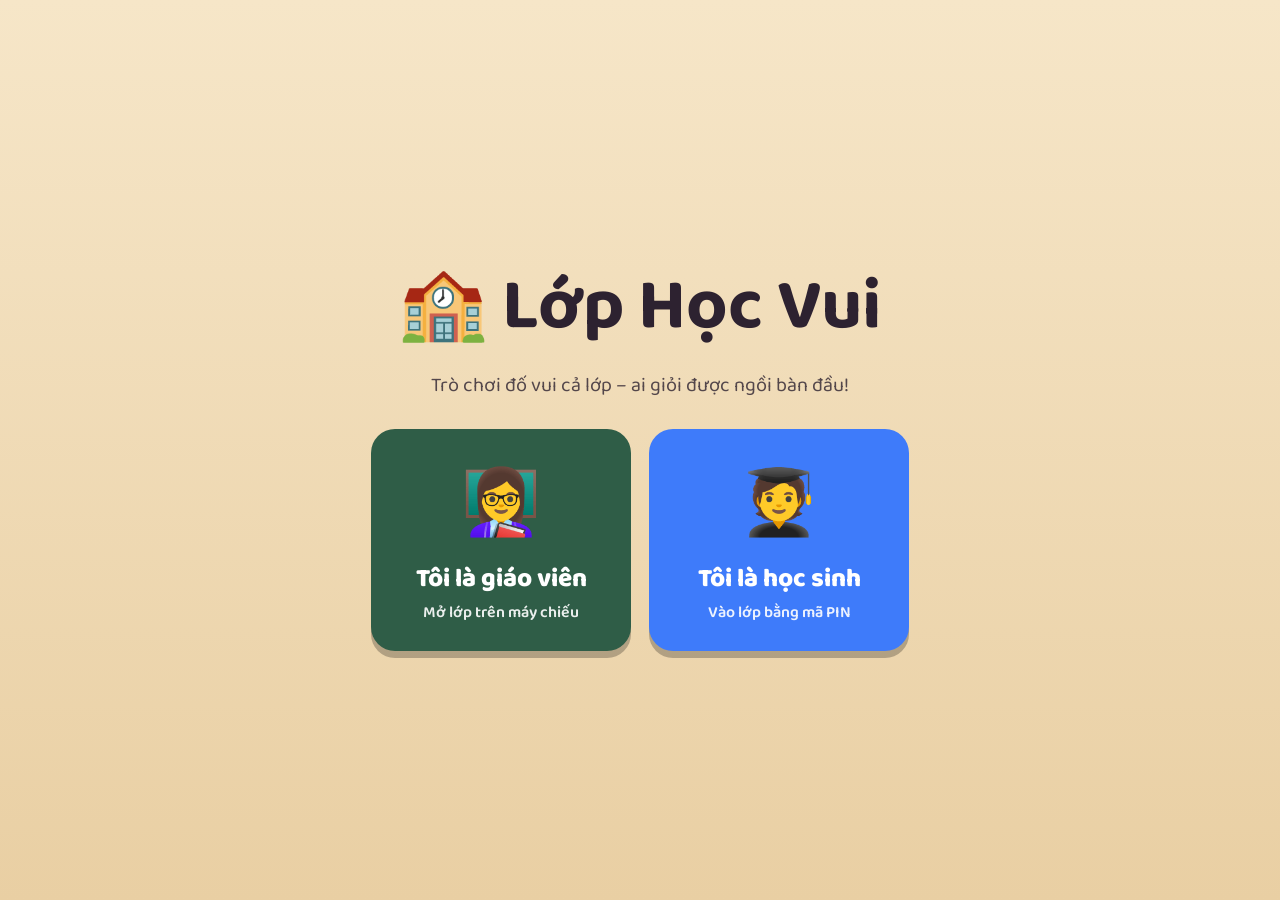
==== index.html @ 7508f4da "Lớp Học Vui: classroom quiz game Co-Authored-By: Claude Opus 5.5 <noreply@anthropic.com> Claude-Sess" ====
<!doctype html>
<html lang="vi">
<head>
<meta charset="utf-8">
<meta name="viewport" content="width=device-width, initial-scale=1">
<title>Lớp Học Vui</title>
<link rel="stylesheet" href="css/base.css">
<style>
  body { min-height: 100dvh; display: grid; place-items: center; background: linear-gradient(#f6e6c8, #e9cfa3); }
  main { text-align: center; padding: 24px; }
  h1 { font-size: clamp(40px, 8vw, 72px); margin: 0; }
  p { font-size: 20px; margin: 4px 0 28px; opacity: .8; }
  .choices { display: flex; gap: 18px; justify-content: center; flex-wrap: wrap; }
  .choices a { text-decoration: none; display: block; width: 260px; padding: 26px 18px; border-radius: 24px; color: #fff; font-size: 26px; font-weight: 800; box-shadow: 0 7px 0 rgba(0,0,0,.25); }
  .choices a span { display: block; font-size: 64px; }
  .choices a small { display: block; font-size: 16px; font-weight: 600; opacity: .9; }
  .t { background: #2f5d47; } .s { background: #3e7bfa; }
</style>
</head>
<body>
<main>
  <h1>🏫 Lớp Học Vui</h1>
  <p>Trò chơi đố vui cả lớp – ai giỏi được ngồi bàn đầu!</p>
  <div class="choices">
    <a class="t" href="host.html"><span>👩‍🏫</span>Tôi là giáo viên<small>Mở lớp trên máy chiếu</small></a>
    <a class="s" href="play.html"><span>🧑‍🎓</span>Tôi là học sinh<small>Vào lớp bằng mã PIN</small></a>
  </div>
</main>
</body>
</html>
---- css/base.css ----
@import url('https://fonts.googleapis.com/css2?family=Baloo+2:wght@500;600;700;800&family=Patrick+Hand&display=swap');
:root {
  --ink: #2d2230; --paper: #fff8ec; --red: #e5484d; --blue: #3e7bfa; --yellow: #f5a524; --green: #2fb36d;
  --wood: #c98c55; --wood-d: #8f5a2f; --board: #2f5d47; --board-d: #22463a;
}
* { box-sizing: border-box; }
html, body { margin: 0; height: 100%; }
body { font-family: 'Baloo 2', system-ui, sans-serif; color: var(--ink); background: var(--paper); -webkit-tap-highlight-color: transparent; }
button { font-family: inherit; cursor: pointer; border: 0; }
.btn { background: var(--ink); color: #fff; font-weight: 700; font-size: 18px; padding: 12px 22px; border-radius: 14px; box-shadow: 0 4px 0 rgba(0,0,0,.25); transition: transform .08s; }
.btn:active { transform: translateY(3px); box-shadow: 0 1px 0 rgba(0,0,0,.25); }
.btn.go { background: var(--green); }
.btn.warn { background: var(--yellow); color: var(--ink); }
.btn.ghost { background: #fff; color: var(--ink); border: 2px solid var(--ink); }
.btn:disabled { opacity: .45; cursor: not-allowed; }
input, select, textarea { font-family: inherit; font-size: 17px; border: 2px solid #d9c9b0; border-radius: 12px; padding: 10px 12px; background: #fff; color: var(--ink); }
input:focus, textarea:focus, select:focus { outline: 3px solid #ffd27a; border-color: var(--ink); }
.opt-A { background: var(--red); } .opt-B { background: var(--blue); } .opt-C { background: var(--yellow); } .opt-D { background: var(--green); }
[hidden] { display: none !important; }
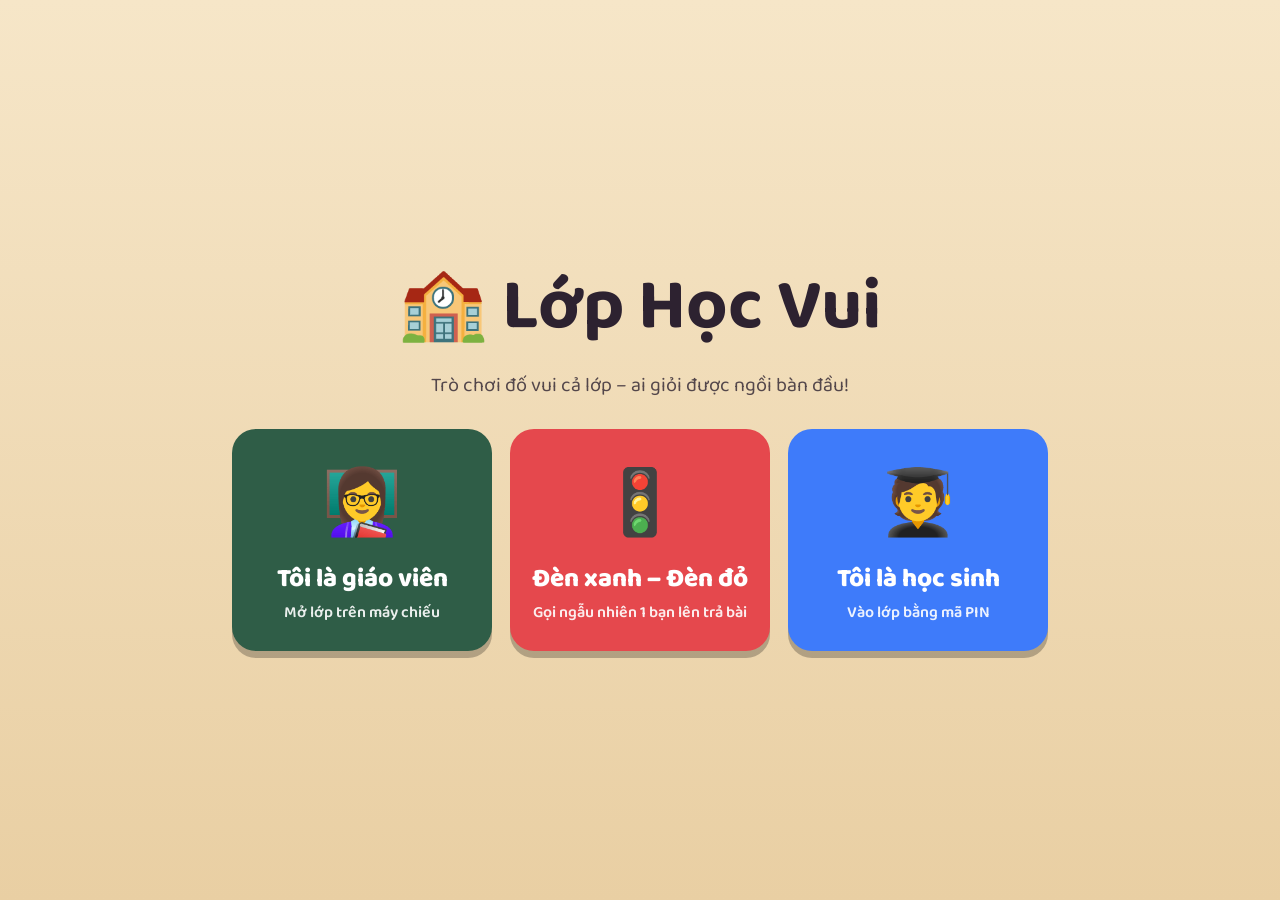
==== commit d6824f84: "Thêm trò Đèn Xanh – Đèn Đỏ: gọi ngẫu nhiên học sinh lên trả bài Co-Authored-By: Claude Opus 5.5 <nor" ====
--- a/index.html
+++ b/index.html
@@ -14,7 +14,7 @@
   .choices a { text-decoration: none; display: block; width: 260px; padding: 26px 18px; border-radius: 24px; color: #fff; font-size: 26px; font-weight: 800; box-shadow: 0 7px 0 rgba(0,0,0,.25); }
   .choices a span { display: block; font-size: 64px; }
   .choices a small { display: block; font-size: 16px; font-weight: 600; opacity: .9; }
-  .t { background: #2f5d47; } .s { background: #3e7bfa; }
+  .t { background: #2f5d47; } .s { background: #3e7bfa; } .r { background: #e5484d; }
 </style>
 </head>
 <body>
@@ -23,6 +23,7 @@
   <p>Trò chơi đố vui cả lớp – ai giỏi được ngồi bàn đầu!</p>
   <div class="choices">
     <a class="t" href="host.html"><span>👩‍🏫</span>Tôi là giáo viên<small>Mở lớp trên máy chiếu</small></a>
+    <a class="r" href="host.html#denxanh"><span>🚦</span>Đèn xanh – Đèn đỏ<small>Gọi ngẫu nhiên 1 bạn lên trả bài</small></a>
     <a class="s" href="play.html"><span>🧑‍🎓</span>Tôi là học sinh<small>Vào lớp bằng mã PIN</small></a>
   </div>
 </main>
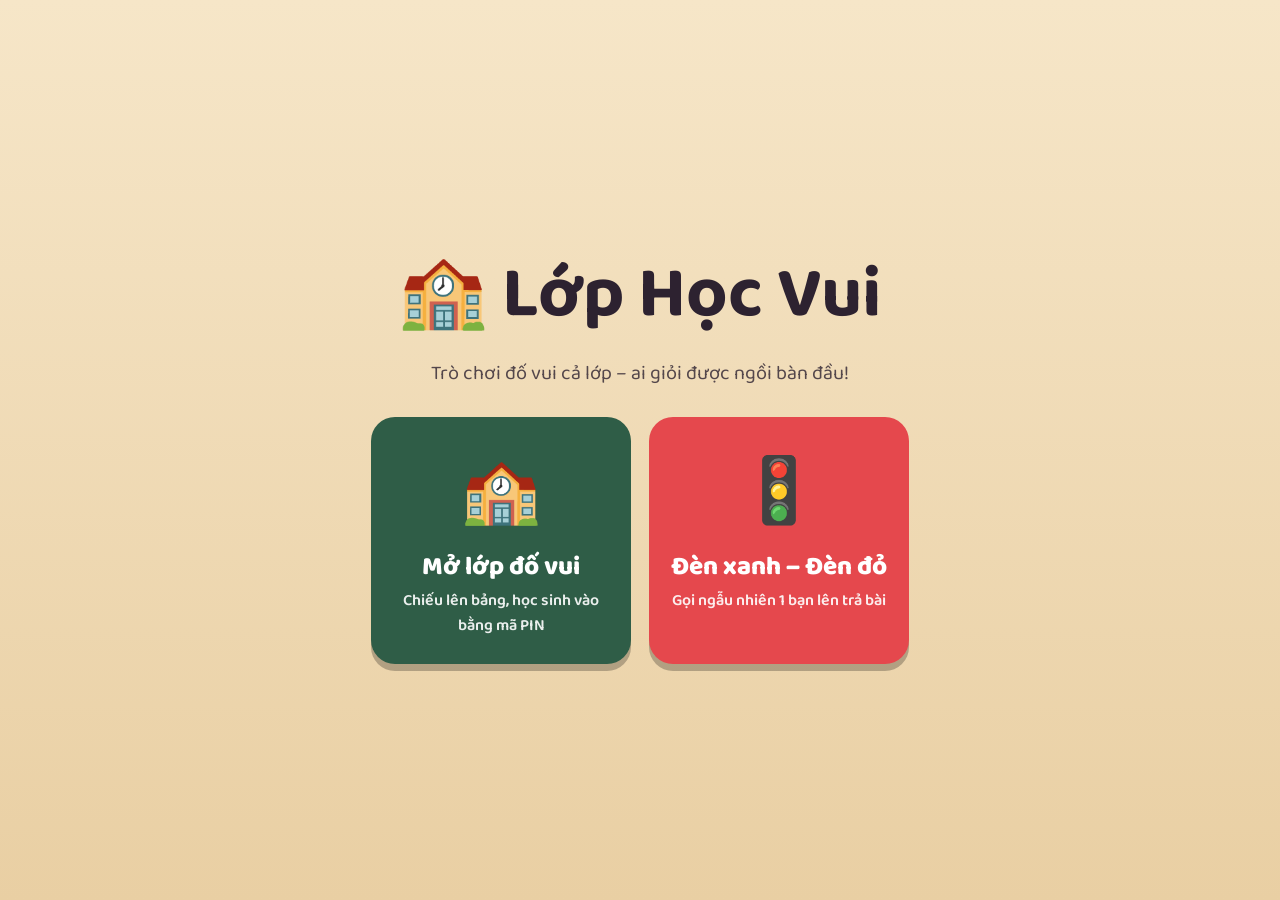
==== commit 9fa49fea: "Trang chủ chỉ dành cho giáo viên Co-Authored-By: Claude Opus 5.5 <noreply@anthropic.com> Claude-Sess" ====
--- a/index.html
+++ b/index.html
@@ -22,9 +22,8 @@
   <h1>🏫 Lớp Học Vui</h1>
   <p>Trò chơi đố vui cả lớp – ai giỏi được ngồi bàn đầu!</p>
   <div class="choices">
-    <a class="t" href="host.html"><span>👩‍🏫</span>Tôi là giáo viên<small>Mở lớp trên máy chiếu</small></a>
+    <a class="t" href="host.html"><span>🏫</span>Mở lớp đố vui<small>Chiếu lên bảng, học sinh vào bằng mã PIN</small></a>
     <a class="r" href="host.html#denxanh"><span>🚦</span>Đèn xanh – Đèn đỏ<small>Gọi ngẫu nhiên 1 bạn lên trả bài</small></a>
-    <a class="s" href="play.html"><span>🧑‍🎓</span>Tôi là học sinh<small>Vào lớp bằng mã PIN</small></a>
   </div>
 </main>
 </body>
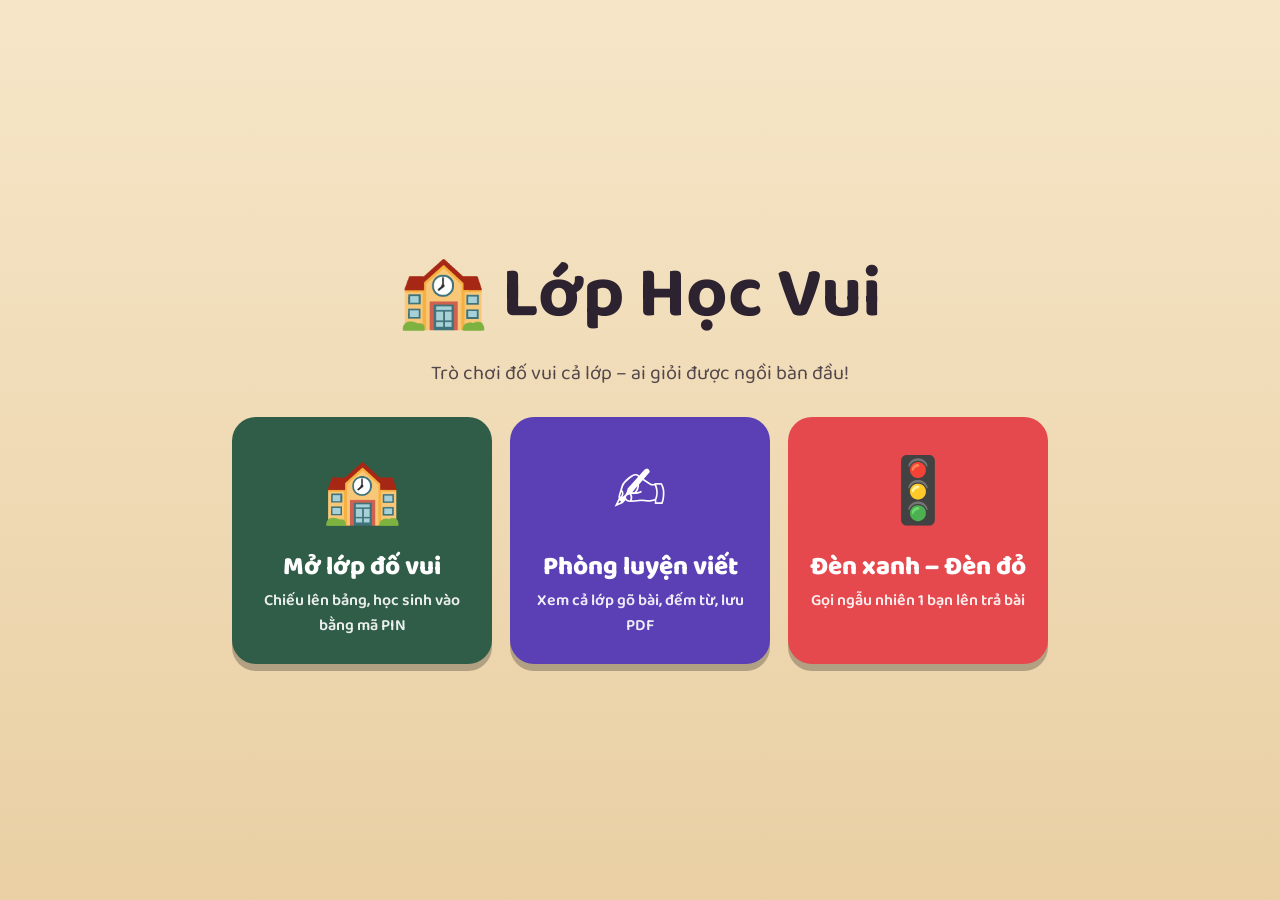
==== commit 220d297c: "Thêm Phòng Luyện Viết: học sinh gõ bài, giáo viên theo dõi trực tiếp, đồng hồ, đếm từ, tự lưu, xuất " ====
--- a/index.html
+++ b/index.html
@@ -14,7 +14,7 @@
   .choices a { text-decoration: none; display: block; width: 260px; padding: 26px 18px; border-radius: 24px; color: #fff; font-size: 26px; font-weight: 800; box-shadow: 0 7px 0 rgba(0,0,0,.25); }
   .choices a span { display: block; font-size: 64px; }
   .choices a small { display: block; font-size: 16px; font-weight: 600; opacity: .9; }
-  .t { background: #2f5d47; } .s { background: #3e7bfa; } .r { background: #e5484d; }
+  .t { background: #2f5d47; } .s { background: #3e7bfa; } .r { background: #e5484d; } .w { background: #5b3fb5; }
 </style>
 </head>
 <body>
@@ -23,6 +23,7 @@
   <p>Trò chơi đố vui cả lớp – ai giỏi được ngồi bàn đầu!</p>
   <div class="choices">
     <a class="t" href="host.html"><span>🏫</span>Mở lớp đố vui<small>Chiếu lên bảng, học sinh vào bằng mã PIN</small></a>
+    <a class="w" href="viet.html"><span>✍️</span>Phòng luyện viết<small>Xem cả lớp gõ bài, đếm từ, lưu PDF</small></a>
     <a class="r" href="host.html#denxanh"><span>🚦</span>Đèn xanh – Đèn đỏ<small>Gọi ngẫu nhiên 1 bạn lên trả bài</small></a>
   </div>
 </main>
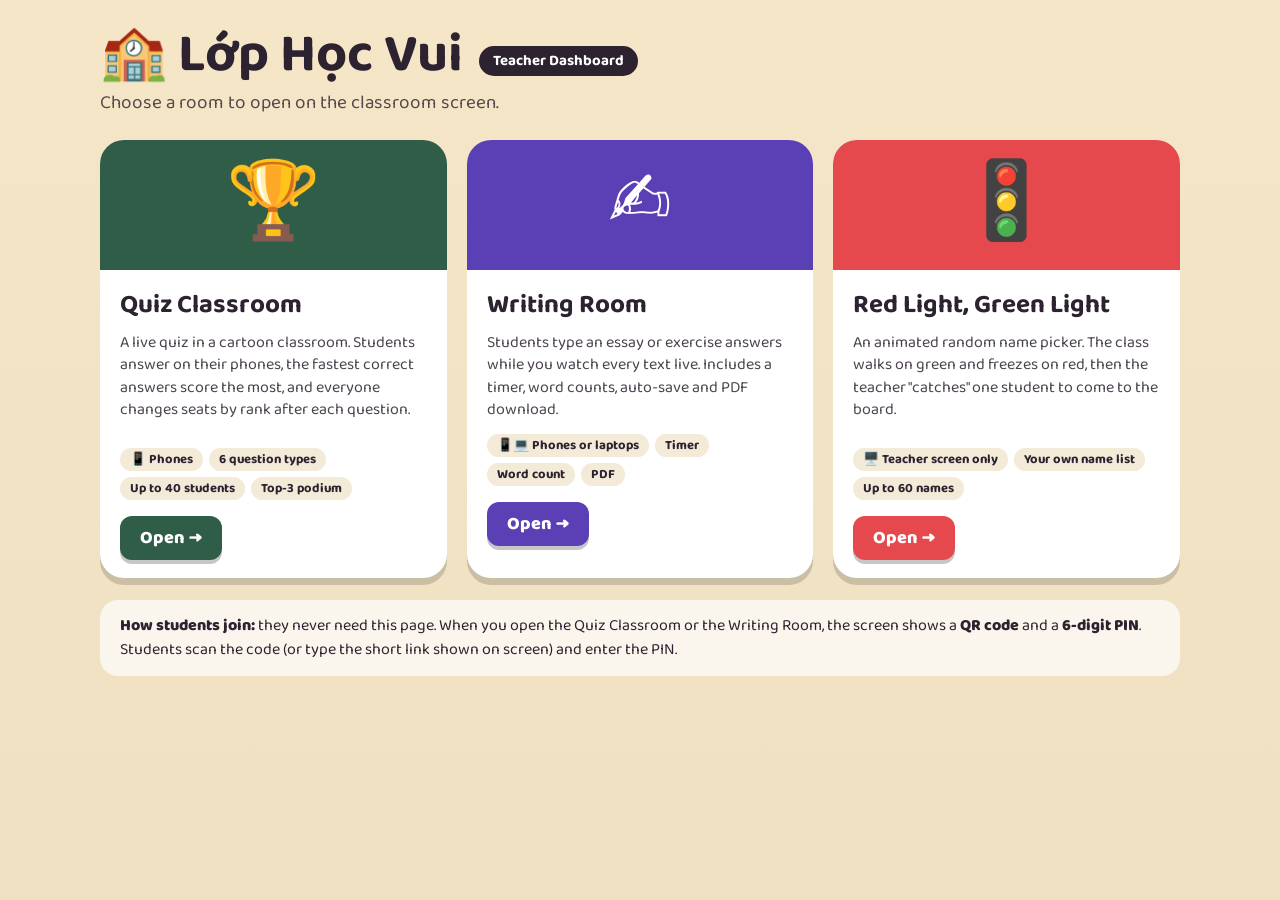
==== commit c321ab43: "Teacher dashboard, English UI, fix QR joining Co-Authored-By: Claude Opus 5.5 <noreply@anthropic.com" ====
--- a/index.html
+++ b/index.html
@@ -1,31 +1,80 @@
 <!doctype html>
-<html lang="vi">
+<html lang="en">
 <head>
 <meta charset="utf-8">
 <meta name="viewport" content="width=device-width, initial-scale=1">
-<title>Lớp Học Vui</title>
+<title>Lớp Học Vui – Teacher Dashboard</title>
 <link rel="stylesheet" href="css/base.css">
 <style>
-  body { min-height: 100dvh; display: grid; place-items: center; background: linear-gradient(#f6e6c8, #e9cfa3); }
-  main { text-align: center; padding: 24px; }
-  h1 { font-size: clamp(40px, 8vw, 72px); margin: 0; }
-  p { font-size: 20px; margin: 4px 0 28px; opacity: .8; }
-  .choices { display: flex; gap: 18px; justify-content: center; flex-wrap: wrap; }
-  .choices a { text-decoration: none; display: block; width: 260px; padding: 26px 18px; border-radius: 24px; color: #fff; font-size: 26px; font-weight: 800; box-shadow: 0 7px 0 rgba(0,0,0,.25); }
-  .choices a span { display: block; font-size: 64px; }
-  .choices a small { display: block; font-size: 16px; font-weight: 600; opacity: .9; }
-  .t { background: #2f5d47; } .s { background: #3e7bfa; } .r { background: #e5484d; } .w { background: #5b3fb5; }
+  body { min-height: 100dvh; background: linear-gradient(#f6e6c8, #efe0c2); }
+  main { max-width: 1120px; margin: 0 auto; padding: 28px 20px 40px; }
+  header { display: flex; align-items: flex-end; gap: 16px; flex-wrap: wrap; margin-bottom: 6px; }
+  h1 { font-size: clamp(34px, 6vw, 54px); margin: 0; line-height: 1; }
+  .tag { background: var(--ink); color: #fff; font-weight: 700; border-radius: 99px; padding: 3px 14px; font-size: 15px; margin-bottom: 6px; }
+  .lead { font-size: 19px; margin: 6px 0 22px; opacity: .8; }
+  .rooms { display: grid; grid-template-columns: repeat(auto-fit, minmax(300px, 1fr)); gap: 20px; }
+  .room { background: #fff; border-radius: 24px; overflow: hidden; display: flex; flex-direction: column; text-decoration: none; color: var(--ink); box-shadow: 0 7px 0 rgba(0,0,0,.16); transition: transform .12s; }
+  .room:hover { transform: translateY(-4px); }
+  .room .art { height: 130px; display: grid; place-items: center; font-size: 76px; color: #fff; }
+  .room .body { padding: 14px 20px 18px; display: flex; flex-direction: column; gap: 6px; flex: 1; }
+  .room h2 { margin: 0; font-size: 26px; }
+  .room p { margin: 0; font-size: 16px; line-height: 1.4; opacity: .85; flex: 1; }
+  .chips { display: flex; flex-wrap: wrap; gap: 6px; margin: 6px 0 10px; }
+  .chips span { background: #f3ead8; border-radius: 99px; padding: 1px 10px; font-size: 13px; font-weight: 700; }
+  .open { align-self: flex-start; color: #fff; font-weight: 800; font-size: 18px; border-radius: 12px; padding: 8px 20px; box-shadow: 0 4px 0 rgba(0,0,0,.22); }
+  .quiz .art, .quiz .open { background: #2f5d47; } .write .art, .write .open { background: #5b3fb5; } .light .art, .light .open { background: #e5484d; }
+  .note { margin-top: 22px; background: rgba(255,255,255,.7); border-radius: 18px; padding: 14px 20px; font-size: 16px; line-height: 1.5; }
+  .note b { font-weight: 800; }
+  .resume { display: inline-block; margin-top: 8px; font-weight: 800; color: #5b3fb5; }
 </style>
 </head>
 <body>
 <main>
-  <h1>🏫 Lớp Học Vui</h1>
-  <p>Trò chơi đố vui cả lớp – ai giỏi được ngồi bàn đầu!</p>
-  <div class="choices">
-    <a class="t" href="host.html"><span>🏫</span>Mở lớp đố vui<small>Chiếu lên bảng, học sinh vào bằng mã PIN</small></a>
-    <a class="w" href="viet.html"><span>✍️</span>Phòng luyện viết<small>Xem cả lớp gõ bài, đếm từ, lưu PDF</small></a>
-    <a class="r" href="host.html#denxanh"><span>🚦</span>Đèn xanh – Đèn đỏ<small>Gọi ngẫu nhiên 1 bạn lên trả bài</small></a>
+  <header><h1>🏫 Lớp Học Vui</h1><span class="tag">Teacher Dashboard</span></header>
+  <p class="lead">Choose a room to open on the classroom screen.</p>
+
+  <div class="rooms">
+    <a class="room quiz" href="host.html">
+      <div class="art">🏆</div>
+      <div class="body">
+        <h2>Quiz Classroom</h2>
+        <p>A live quiz in a cartoon classroom. Students answer on their phones, the fastest correct answers score the most, and everyone changes seats by rank after each question.</p>
+        <div class="chips"><span>📱 Phones</span><span>6 question types</span><span>Up to 40 students</span><span>Top-3 podium</span></div>
+        <span class="open">Open →</span>
+      </div>
+    </a>
+    <a class="room write" href="viet.html">
+      <div class="art">✍️</div>
+      <div class="body">
+        <h2>Writing Room</h2>
+        <p>Students type an essay or exercise answers while you watch every text live. Includes a timer, word counts, auto-save and PDF download.</p>
+        <div class="chips"><span>📱💻 Phones or laptops</span><span>Timer</span><span>Word count</span><span>PDF</span></div>
+        <span class="open">Open →</span>
+        <span class="resume" id="wInfo"></span>
+      </div>
+    </a>
+    <a class="room light" href="host.html#denxanh">
+      <div class="art">🚦</div>
+      <div class="body">
+        <h2>Red Light, Green Light</h2>
+        <p>An animated random name picker. The class walks on green and freezes on red, then the teacher "catches" one student to come to the board.</p>
+        <div class="chips"><span>🖥️ Teacher screen only</span><span>Your own name list</span><span>Up to 60 names</span></div>
+        <span class="open">Open →</span>
+      </div>
+    </a>
+  </div>
+
+  <div class="note">
+    <b>How students join:</b> they never need this page. When you open the Quiz Classroom or the Writing Room, the screen shows a <b>QR code</b> and a <b>6-digit PIN</b>. Students scan the code (or type the short link shown on screen) and enter the PIN.
   </div>
 </main>
+<script>
+  try {
+    const list = JSON.parse(localStorage.getItem('lophocvui-viet-sessions') || '[]');
+    const cur = localStorage.getItem('lophocvui-viet-current');
+    const open = list.find((s) => s.id === cur && Date.now() - (s.savedAt || s.date) < 12 * 3600e3);
+    document.getElementById('wInfo').textContent = open ? '↩ Unfinished room: ' + (open.title || 'Writing session') : list.length ? '💾 ' + list.length + ' saved session' + (list.length > 1 ? 's' : '') : '';
+  } catch (e) {}
+</script>
 </body>
 </html>
--- a/css/base.css
+++ b/css/base.css
@@ -17,3 +17,6 @@
 input:focus, textarea:focus, select:focus { outline: 3px solid #ffd27a; border-color: var(--ink); }
 .opt-A { background: var(--red); } .opt-B { background: var(--blue); } .opt-C { background: var(--yellow); } .opt-D { background: var(--green); }
 [hidden] { display: none !important; }
+
+.back { display: inline-block; color: var(--ink); font-weight: 700; text-decoration: none; opacity: .7; }
+.back:hover { opacity: 1; }
